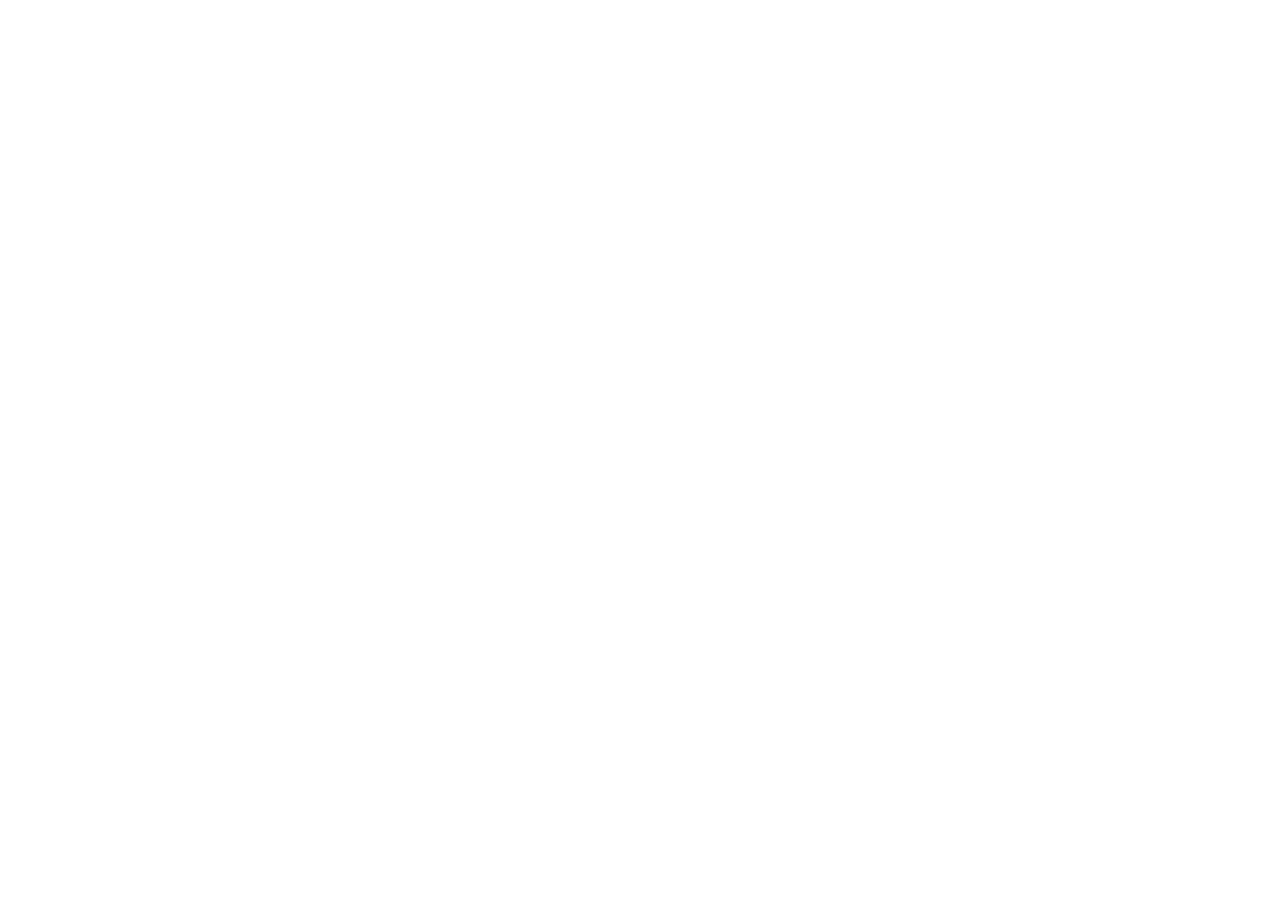
==== index.html @ 1a62b847 "initialisation comit" ====
<!DOCTYPE html>
<html lang="en">
<head>
    <meta charset="UTF-8">
    <meta http-equiv="X-UA-Compatible" content="IE=edge">
    <meta name="viewport" content="width=device-width, initial-scale=1.0">
    <title>Document</title>
</head>
<body>
    
</body>
</html>
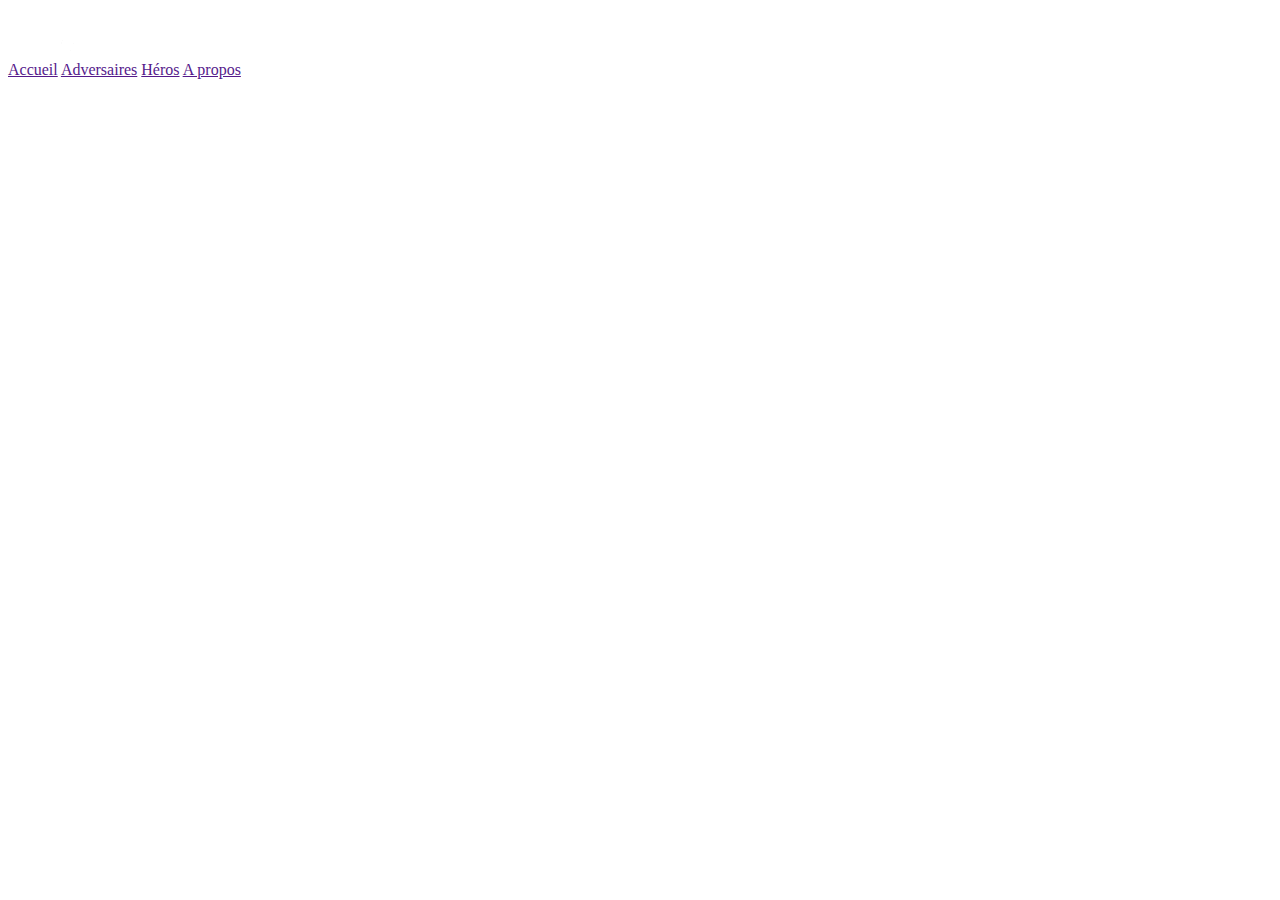
==== commit 852026aa: "initialise comit header" ====
--- a/index.html
+++ b/index.html
@@ -4,9 +4,21 @@
     <meta charset="UTF-8">
     <meta http-equiv="X-UA-Compatible" content="IE=edge">
     <meta name="viewport" content="width=device-width, initial-scale=1.0">
-    <title>Document</title>
+    <title>Marvel</title>
 </head>
 <body>
-    
+    <header>
+        <div>
+            <img src="Assets/Logo/logo1.png" alt="">
+            <img src="Assets/Logo/logo2.png" alt="">
+            <img src="Assets/Logo/logo3.png" alt="">
+        </div>
+        <nav>
+            <a href="">Accueil</a>
+            <a href="">Adversaires</a>
+            <a href="">Héros</a>
+            <a href="">A propos</a>
+        </nav>
+    </header>
 </body>
 </html>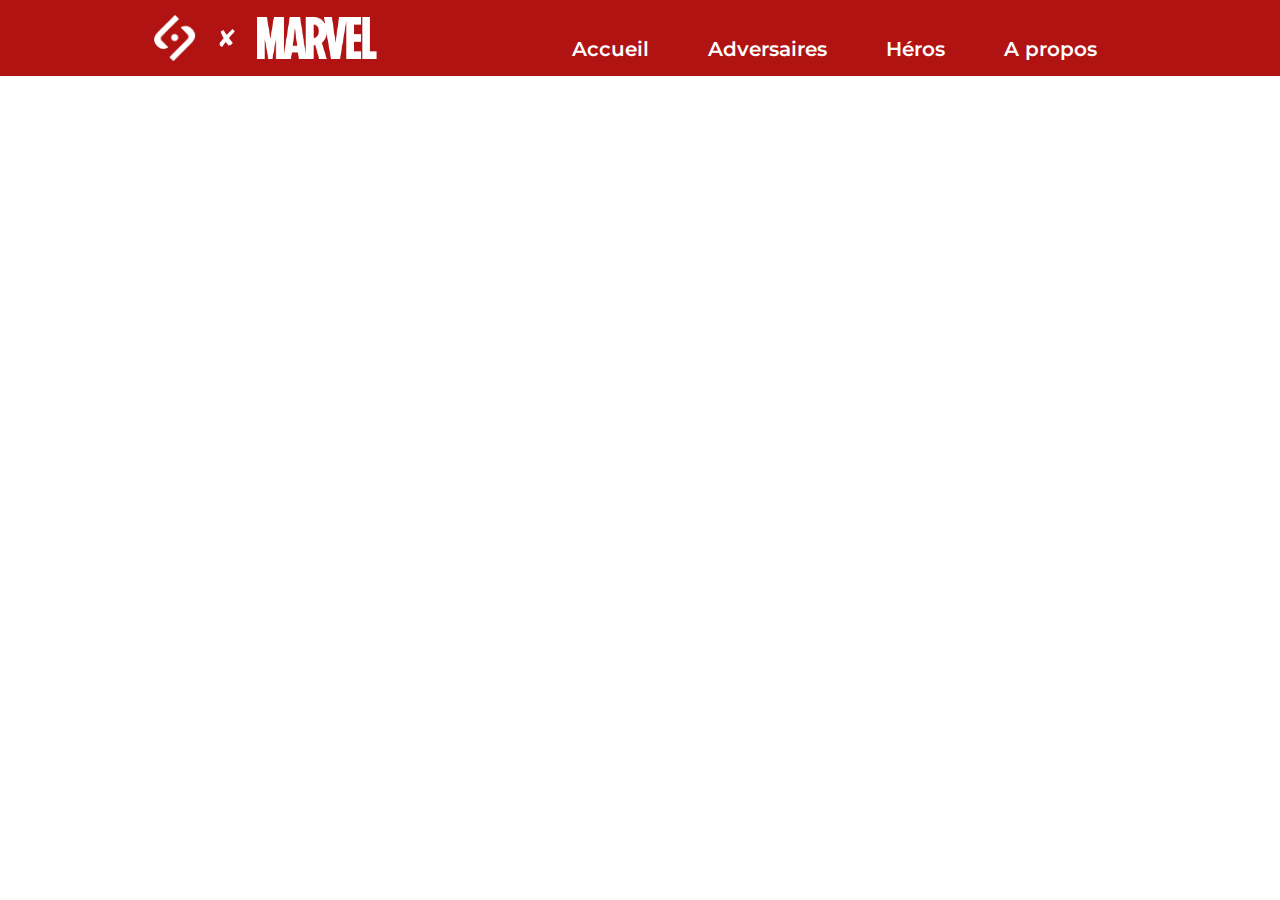
==== commit 18154589: "comit header desktop" ====
--- a/index.html
+++ b/index.html
@@ -5,13 +5,14 @@
     <meta http-equiv="X-UA-Compatible" content="IE=edge">
     <meta name="viewport" content="width=device-width, initial-scale=1.0">
     <title>Marvel</title>
+    <link rel="stylesheet" href="Assets/css/home.css">
 </head>
 <body>
     <header>
-        <div>
-            <img src="Assets/Logo/logo1.png" alt="">
-            <img src="Assets/Logo/logo2.png" alt="">
-            <img src="Assets/Logo/logo3.png" alt="">
+        <div class="logo-marvel">
+            <img src="Assets/Logo/logo1.png" width="16%" alt="">
+            <img src="Assets/Logo/logo2.png" style="margin: 0% 8%;" alt="">
+            <img src="Assets/Logo/logo3.png" width="46%" height="92%" alt="">
         </div>
         <nav>
             <a href="">Accueil</a>
--- a/Assets/css/home.css
+++ b/Assets/css/home.css
@@ -0,0 +1,47 @@
+body{
+    margin: 0;
+}
+
+/* font initialize */
+@font-face {
+    font-family: "Montserrat";
+    src: url("../Montserrat-VariableFont_wght.ttf");
+}
+@font-face {
+    font-family: "Montserrat-semibold";
+    src: url("../static/Montserrat-SemiBold.ttf");
+}
+
+/* begin header css */
+header{
+    background-color: #b11313;
+    display: flex;
+    padding: 1.2% 12%;
+    justify-content: space-between;
+}
+
+header a {
+    color: #fff;
+    text-decoration: none;
+    font-family: "Montserrat-semibold";
+    
+    font-size: 20px;
+}
+header nav{
+    width: 60%;
+    display: flex;
+    justify-content: space-around;
+    align-items: flex-end;
+}
+
+header .logo-marvel{
+    display: flex;
+    align-items: center;
+    width: 27%;
+}
+
+
+/* end header css */
+
+
+/* begin section 1*/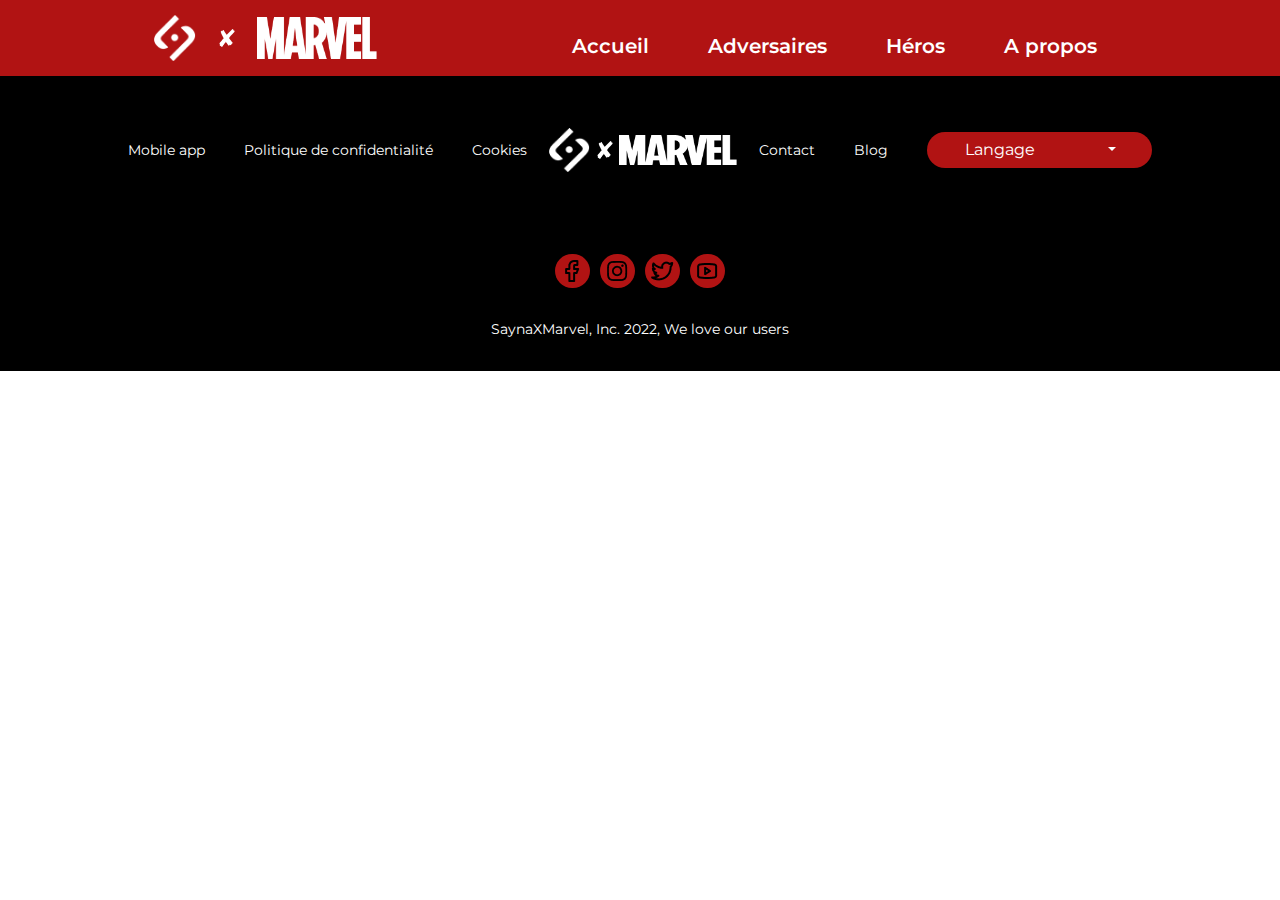
==== commit fc73ec65: "comit footer desktop" ====
--- a/index.html
+++ b/index.html
@@ -5,6 +5,7 @@
     <meta http-equiv="X-UA-Compatible" content="IE=edge">
     <meta name="viewport" content="width=device-width, initial-scale=1.0">
     <title>Marvel</title>
+    <link rel="stylesheet" href="Assets/css/css/bootstrap.css">
     <link rel="stylesheet" href="Assets/css/home.css">
 </head>
 <body>
@@ -21,5 +22,52 @@
             <a href="">A propos</a>
         </nav>
     </header>
+
+    <footer>
+        <div class="nav-footer">
+            <div>Mobile app</div>
+            <div>Politique de confidentialité</div>
+            <div>Cookies</div>
+            <div class="logo-marvel-footer">
+                <img src="Assets/Logo/logo1.png" width="16%" alt="">
+                <img src="Assets/Logo/logo2.png" style="margin: 0% 2%;" alt="">
+                <img src="Assets/Logo/logo3.png" width="46%" height="100%" alt="">
+            </div>
+            <div>Contact</div>
+            <div>Blog</div>
+            <div class="btn-lang">
+                <form action="">
+
+                    <div class="btn-group">
+                        <button class="btn lang">Langage</button>
+                        <button class="btn dropdown-toggle dropdown-toggle-split lang"  data-toggle="dropdown" aria-expanded="false">
+                            <span class="sr-only"></span>
+                        </button>
+                        <div class="dropdown-menu">
+                            <a class="dropdown-item" href="#">français</a>
+                        </div>
+                    </div>
+
+                </form>
+            </div>
+        </div>
+        <div class="footer-logo-rs">
+            <a href="">
+                <img src="Assets/Logo/logof.png" alt="">
+            </a>
+            <a href="">
+                <img src="Assets/Logo/logoi.png" alt="">
+            </a>
+            <a href="">
+                <img src="Assets/Logo/logot.png" alt="">
+            </a>
+            <a href="">
+                <img src="Assets/Logo/logoy.png" alt="">
+            </a>
+        </div>
+        <div class="corpyright">
+            SaynaXMarvel, Inc. 2022, We love our users
+        </div>
+    </footer>
 </body>
 </html>--- a/Assets/css/home.css
+++ b/Assets/css/home.css
@@ -44,4 +44,58 @@
 /* end header css */
 
 
-/* begin section 1*/+/* begin footer*/
+footer{
+    background-color: #000;
+    color: #fff;
+    padding: 0% 10%;
+    font-family: "Montserrat";
+    font-size: 14px;
+}
+footer .nav-footer{
+    display: flex;
+    justify-content: space-between;
+    align-items: center;
+    padding: 5% 0%;
+}
+footer .logo-marvel-footer{
+    display: flex;
+    align-items: center;
+    justify-content: center;
+    margin-right: -5%;
+    margin-left: -5%;
+}
+
+footer .lang{
+    border: none;
+    background-color: #b11313;
+    box-shadow: none;
+    color: #fff;
+    border-radius: 50px;
+}
+
+footer .btn-lang{
+    width: 22%;
+}
+.btn-group{
+    width: 100%;
+}
+
+footer .footer-logo-rs{
+    display: flex;
+    justify-content: center;
+    margin: 3% 0%;
+}
+
+footer .footer-logo-rs a{
+    background-color: #b11313;
+    padding: 5px;
+    border-radius: 50px;
+    margin: 0% 0.5%;
+}
+
+footer .corpyright{
+    text-align: center;
+    padding-bottom: 3%;
+}
+/* end footer */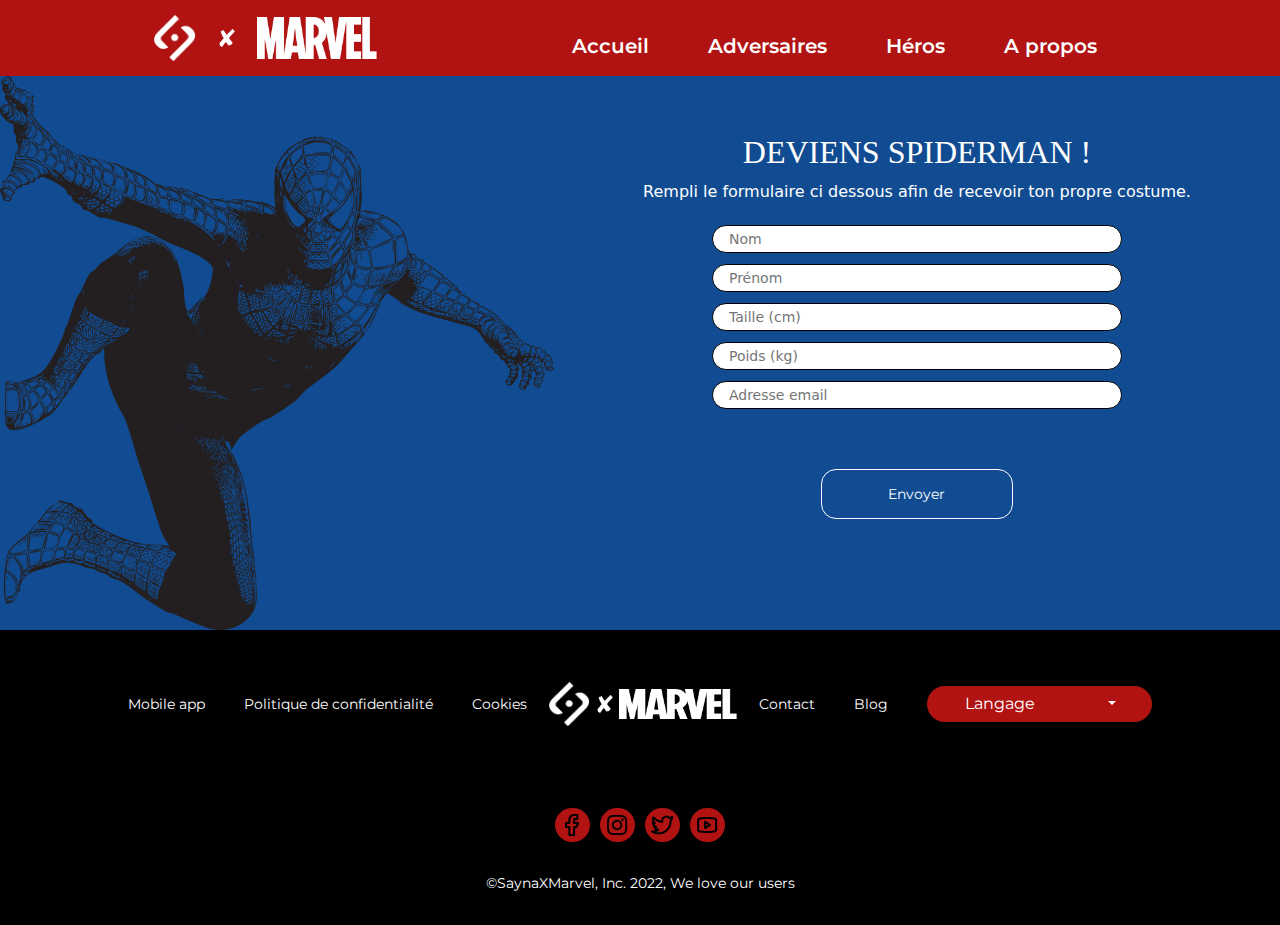
==== commit 08aeb93f: "comit section4 desktop" ====
--- a/index.html
+++ b/index.html
@@ -22,6 +22,30 @@
             <a href="">A propos</a>
         </nav>
     </header>
+
+    <div class="section4">
+        <div>
+            <img src="Assets/Illustration/img5.png" alt="">
+        </div>
+        <div class="form-section4">
+            <form action="">
+                <h1 class="title">DEVIENS SPIDERMAN !</h1>
+                <p>Rempli le formulaire ci dessous afin de recevoir ton propre costume.</p>
+                <div class="form-txt">
+                    <input type="text" placeholder="Nom" name="" id="">
+                    <input type="text" name="" id="" placeholder="Prénom">
+                    <input type="text" name="" id="" placeholder="Taille (cm)">
+                    <input type="text" name="" id="" placeholder="Poids (kg)">
+                    <input type="text" name="" id="" placeholder="Adresse email">
+                </div>
+                <div class="form-btn">
+                    <button>
+                        Envoyer
+                    </button>
+                </div>
+            </form>
+        </div>
+    </div>
 
     <footer>
         <div class="nav-footer">
@@ -66,7 +90,7 @@
             </a>
         </div>
         <div class="corpyright">
-            SaynaXMarvel, Inc. 2022, We love our users
+            ©SaynaXMarvel, Inc. 2022, We love our users
         </div>
     </footer>
 </body>
--- a/Assets/css/home.css
+++ b/Assets/css/home.css
@@ -3,6 +3,10 @@
 }
 
 /* font initialize */
+@font-face {
+    font-family: "Farfromhome";
+    src: url("../Typo-FarFromHomecoming.woff2");
+}
 @font-face {
     font-family: "Montserrat";
     src: url("../Montserrat-VariableFont_wght.ttf");
@@ -43,6 +47,55 @@
 
 /* end header css */
 
+/* begin section4 */
+.section4{
+    background-color: #114c92;
+    color: #fff;
+    display: flex;
+    justify-content: space-between;
+}
+.section4 .form-section4{
+    width: 70%;
+    display: flex;
+    align-items: center;
+    justify-content: center;
+}
+.section4 .title{
+    font-family:"Farfromhome", serif;
+    font-size: 32px;
+    text-align: center;
+}
+.section4 .form-txt{
+    display: flex;
+    flex-direction: column;
+    align-items: center;
+}
+.section4 .form-txt input{
+    margin: 1% 0.2%;
+    border: 1px solid #000;
+    border-radius: 50px;
+    padding-left: 3%;
+    height: 28px;
+    font-size: 14px;
+    width: 75%;
+}
+.section4 .form-btn{
+    display: flex;
+    justify-content: center;
+}
+.section4 .form-btn button{
+    border: 1px solid #fff;
+    width: 35%;
+    margin: 10% 0%;
+    height: 50px;
+    border-radius: 15px;
+    background-color: #114c92;
+    color: #fff;
+    font-family: "Montserrat";
+    font-size: 14px;
+}
+
+/* end section4 */
 
 /* begin footer*/
 footer{
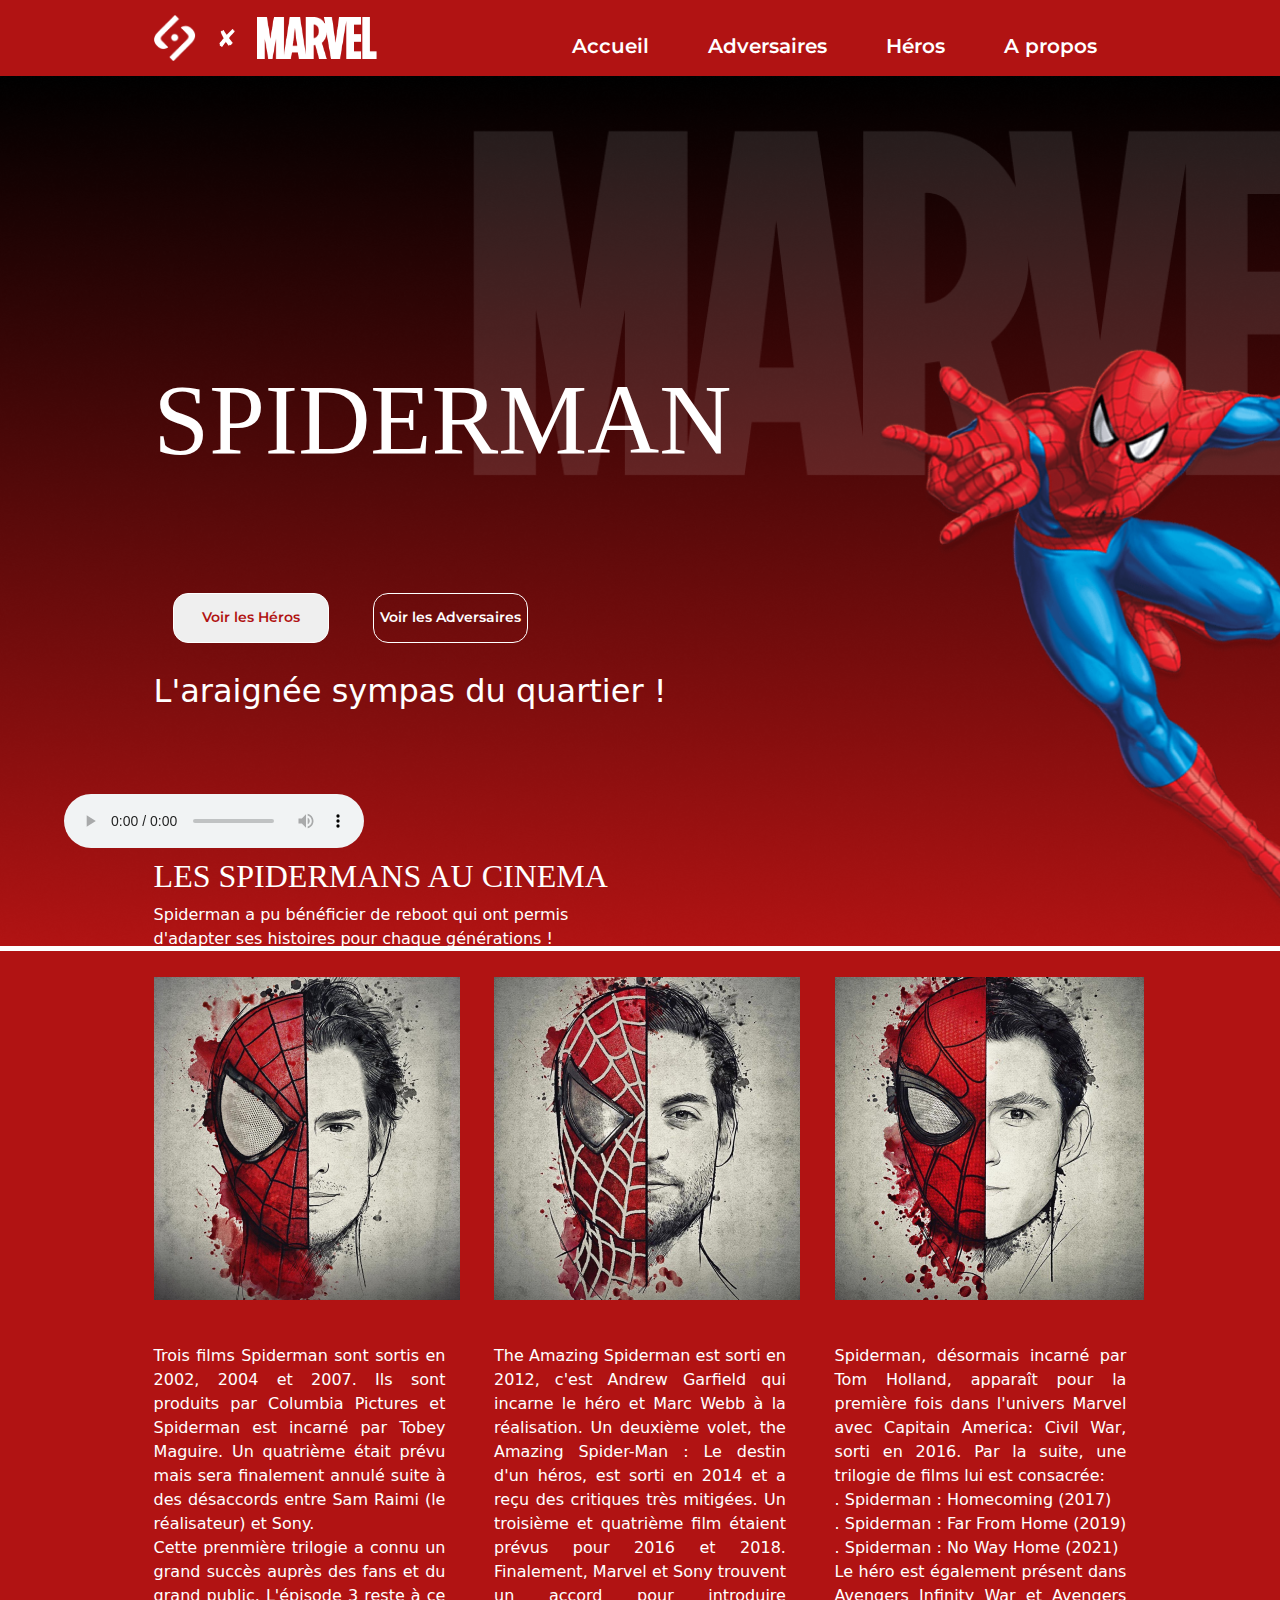
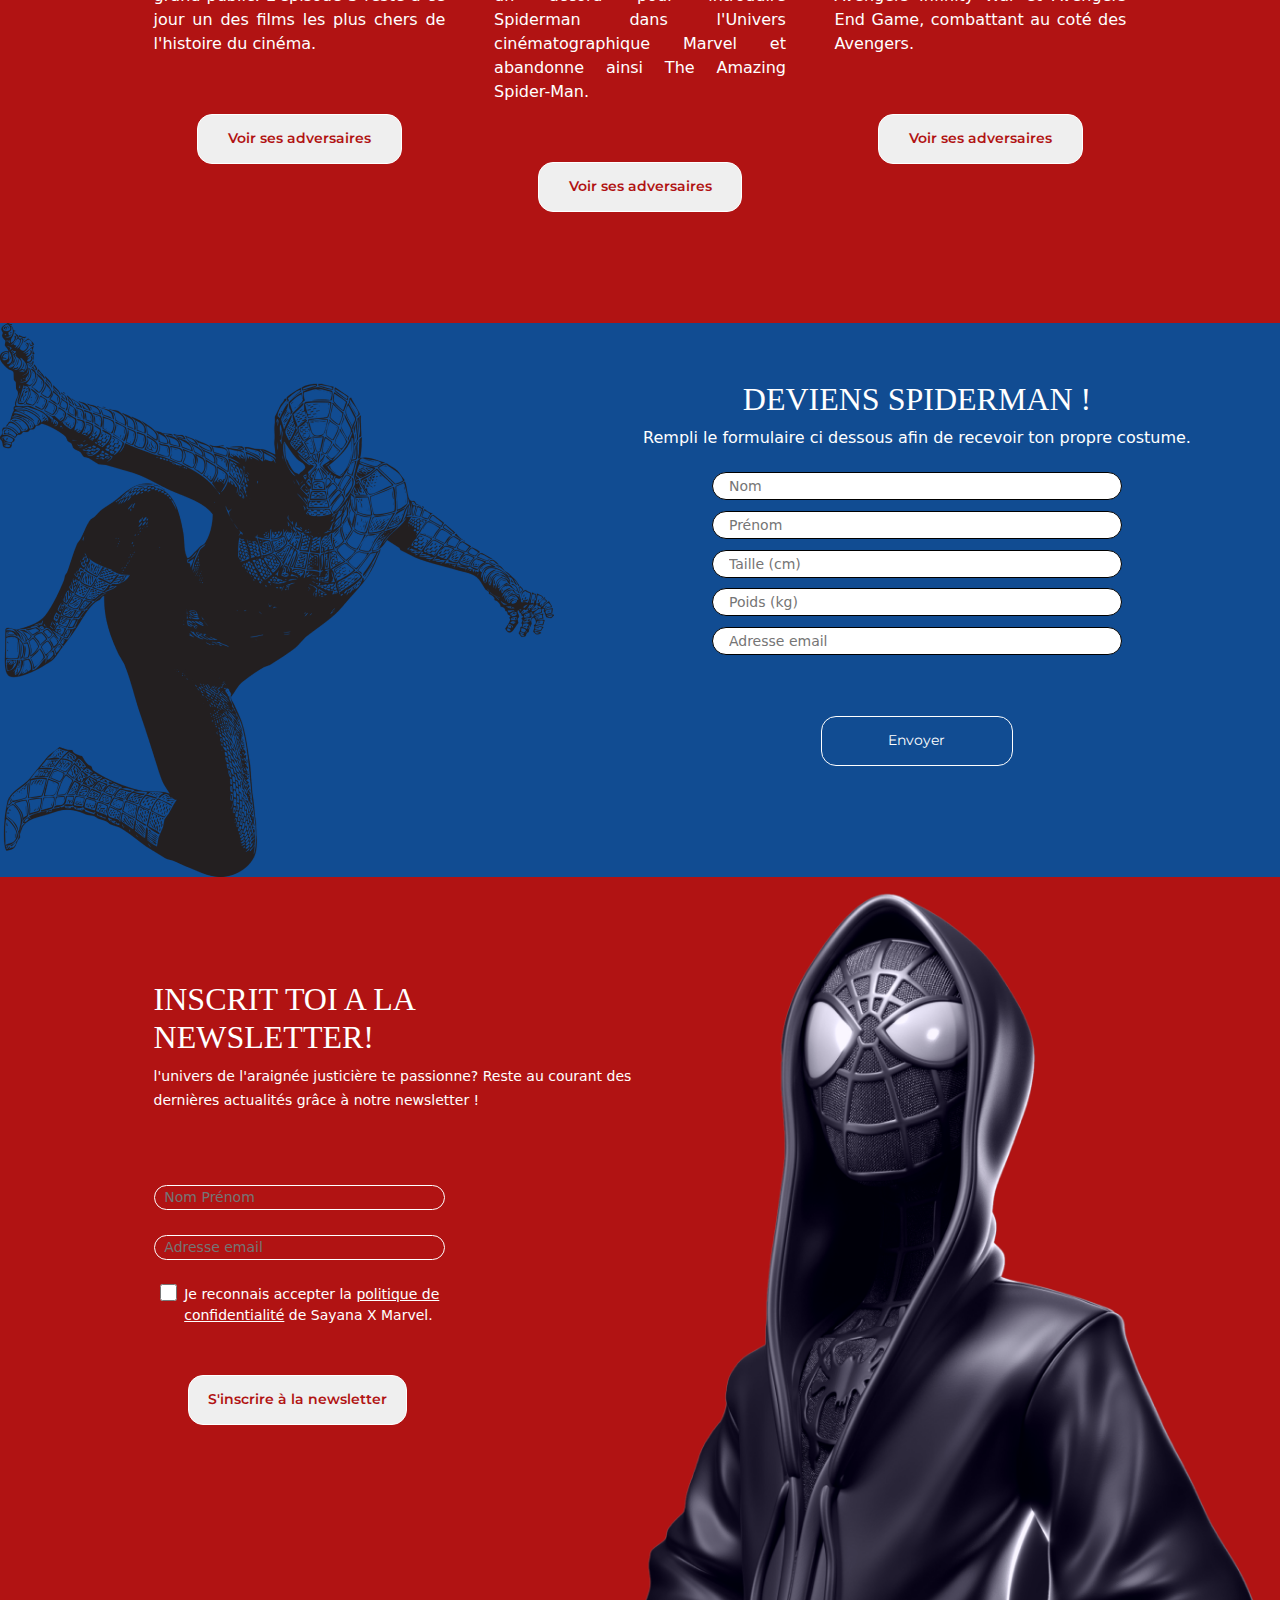
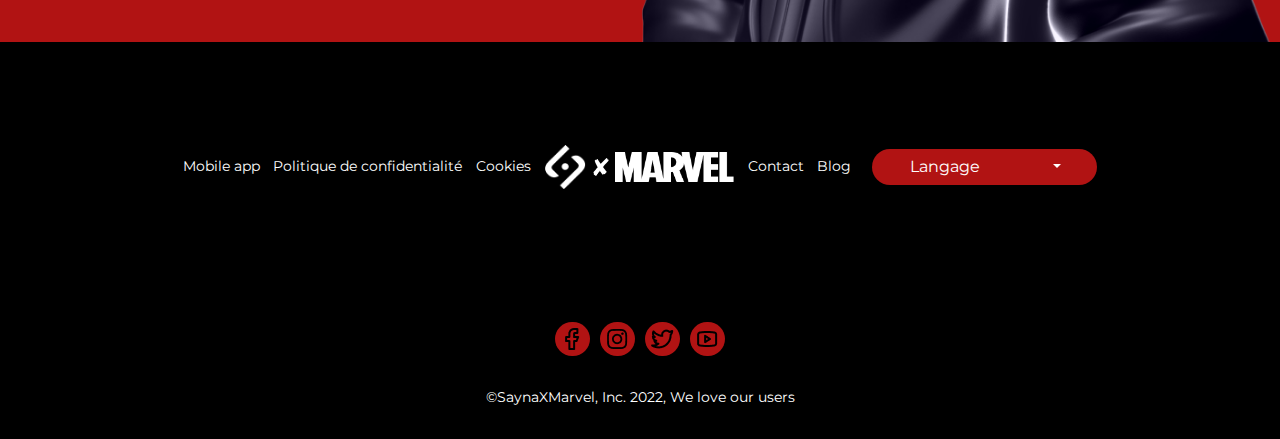
==== commit 1090f202: "comit after final" ====
--- a/index.html
+++ b/index.html
@@ -2,29 +2,114 @@
 <html lang="en">
 <head>
     <meta charset="UTF-8">
-    <meta http-equiv="X-UA-Compatible" content="IE=edge">
-    <meta name="viewport" content="width=device-width, initial-scale=1.0">
     <title>Marvel</title>
     <link rel="stylesheet" href="Assets/css/css/bootstrap.css">
-    <link rel="stylesheet" href="Assets/css/home.css">
+    <link rel="stylesheet" media="all and (max-device-width : 500px)" href="Assets/css/css/mobilhome.css">
+    <link rel="stylesheet" media="all and (min-device-width : 500px) and (max-device-width : 2800px)" href="Assets/css/home.css">
+    <style>
+        .audio{
+            position: fixed;
+            bottom: 5%;
+            left: 5%;
+        }
+    </style>
 </head>
 <body>
-    <header>
-        <div class="logo-marvel">
-            <img src="Assets/Logo/logo1.png" width="16%" alt="">
-            <img src="Assets/Logo/logo2.png" style="margin: 0% 8%;" alt="">
-            <img src="Assets/Logo/logo3.png" width="46%" height="92%" alt="">
-        </div>
-        <nav>
-            <a href="">Accueil</a>
-            <a href="">Adversaires</a>
-            <a href="">Héros</a>
-            <a href="">A propos</a>
-        </nav>
-    </header>
+    <div class="audio">
+        <audio src="Assets/audio1.mp3" autoplay controls ></audio>
+    </div>
+    <div class="header-mobile">
+
+        <header>
+            <div class="logo-marvel">
+                <img src="Assets/Logo/logo1.png" class="logosayna" alt="">
+                <img src="Assets/Logo/logo2.png" class="logox" alt="">
+                <img src="Assets/Logo/logo3.png" class="logomarvel"alt="">
+            </div>
+            <nav>
+                <a href="index.html">Accueil</a>
+                <a href="adversaire.html">Adversaires</a>
+                <a href="hero.html">Héros</a>
+                <a href="a-propos.html">A propos</a>
+            </nav>
+        </header>
+    
+        <div class="section1">
+            <div class="container-section1">
+                <div class="title">
+                    SPIDERMAN
+                </div>
+                <div class="dispo-mobile">
+
+                    <div class="button-title">
+                        <button class="sayan-btn">Voir les Héros</button>
+                        <button class="sayan-btn white">Voir les Adversaires</button>
+                    </div>
+                    
+                    <h2> L'araignée sympas du quartier !</h2>
+                    
+                </div>
+            </div>
+        </div>
+    </div>
+
+
+    <div class="section2">
+        <div class="title-section2">
+            <h1>LES SPIDERMANS AU CINEMA</h1>
+            <span>
+                Spiderman a pu bénéficier de reboot qui ont permis d'adapter ses histoires pour chaque générations !
+            </span>
+        </div>
+    </div>
+    <div class="section2a">
+        <div class="content-section2">
+            <div class="section2-img">
+                <img src="Assets/Illustration/img2.png" alt="">
+            </div>
+            <div class="section2-txt">
+                Trois films Spiderman sont sortis en 2002, 2004 et 2007. Ils sont produits par Columbia Pictures et Spiderman est incarné par Tobey Maguire. Un quatrième était prévu mais sera finalement annulé suite à des désaccords entre Sam Raimi (le réalisateur) et Sony. <br> Cette prenmière trilogie a connu un grand succès auprès des fans et du grand public. L'épisode 3 reste à ce jour un des films les plus chers de l'histoire du cinéma.
+            </div>
+            <div class="section2-btn">
+                <button class="sayan-btn">
+                    Voir ses adversaires
+                </button>
+            </div>
+        </div>
+        <div class="content-section2">
+            <div class="section2-img">
+                <img src="Assets/Illustration/img3.png" alt="">
+            </div>
+            <div class="section2-txt">
+               The Amazing Spiderman est sorti en 2012, c'est Andrew Garfield qui incarne le héro et Marc Webb à la réalisation. Un deuxième volet, the Amazing Spider-Man : Le destin d'un héros, est sorti en 2014 et a reçu des critiques très mitigées. Un troisième et quatrième film étaient prévus pour 2016 et 2018. Finalement, Marvel et Sony trouvent un accord pour introduire Spiderman dans l'Univers cinématographique Marvel et abandonne ainsi The Amazing Spider-Man.
+            </div>
+            <div class="section2-btn">
+                <button class="sayan-btn">
+                    Voir ses adversaires
+                </button>
+            </div>
+        </div>
+        <div class="content-section2">
+            <div class="section2-img">
+                <img src="Assets/Illustration/img4.png" alt="">
+            </div>
+            <div class="section2-txt">
+                Spiderman, désormais incarné par Tom Holland, apparaît pour la première fois dans l'univers Marvel avec Capitain America: Civil War, sorti en 2016. Par la suite, une trilogie de films lui est consacrée:<br> 
+                . Spiderman : Homecoming (2017) <br>
+                . Spiderman : Far From Home (2019) <br>
+                . Spiderman : No Way Home (2021) <br>
+                Le héro est également présent dans Avengers Infinity War et Avengers End Game, combattant au coté des Avengers.
+            </div>
+            <div class="section2-btn">
+                <button class="sayan-btn">
+                    Voir ses adversaires
+                </button>
+            </div>
+        </div>
+    </div>
 
     <div class="section4">
-        <div>
+        <div class="mobilev-section4">
             <img src="Assets/Illustration/img5.png" alt="">
         </div>
         <div class="form-section4">
@@ -47,18 +132,49 @@
         </div>
     </div>
 
+    <div class="section3">
+        <div class="form-section3">
+            <div class="panel-title-section3">
+                <h1>INSCRIT TOI A LA NEWSLETTER!</h1>
+                <span>l'univers de l'araignée justicière te passionne? Reste au courant des dernières actualités grâce à notre newsletter !</span>    
+            </div>
+            <form action="">
+                <input type="text" name="" placeholder="Nom Prénom" id="">
+                <input type="text" name="" placeholder="Adresse email" id="">
+
+                <div class="checkbox">
+                    <div class="chebox-elemt">
+                        <input type="checkbox" name="" id="">
+                    </div>
+                    <div class="checkbox-label">
+                        Je reconnais accepter la <a href="">politique de confidentialité</a> de Sayana X Marvel.
+                    </div>
+                </div>
+
+                <div class="btn-section3">
+                    <button class="sayan-btn">
+                        S'inscrire à la newsletter
+                    </button>
+                </div>
+            </form>
+        </div>
+        <img src="Assets/Illustration/img6.png" alt="">
+    </div>
+
     <footer>
         <div class="nav-footer">
-            <div>Mobile app</div>
-            <div>Politique de confidentialité</div>
-            <div>Cookies</div>
-            <div class="logo-marvel-footer">
-                <img src="Assets/Logo/logo1.png" width="16%" alt="">
-                <img src="Assets/Logo/logo2.png" style="margin: 0% 2%;" alt="">
-                <img src="Assets/Logo/logo3.png" width="46%" height="100%" alt="">
-            </div>
-            <div>Contact</div>
-            <div>Blog</div>
+            <div class="footermobil">
+                <div>Mobile app</div>
+                <div>Politique de confidentialité</div>
+                <div>Cookies</div>
+                <div class="logo-marvel-footer">
+                    <img src="Assets/Logo/logo1.png" width="16%" alt="">
+                    <img src="Assets/Logo/logo2.png" style="margin: 0% 2%;" alt="">
+                    <img src="Assets/Logo/logo3.png" width="46%" height="100%" alt="">
+                </div>
+                <div>Contact</div>
+                <div>Blog</div>
+            </div>
             <div class="btn-lang">
                 <form action="">
 
@@ -75,6 +191,14 @@
                 </form>
             </div>
         </div>
+
+        <div class="footerlogomobil">
+            <div class="logo-marvel-footer">
+                <img src="Assets/Logo/logo1.png" class="logosayna" alt="">
+                <img src="Assets/Logo/logo2.png" class="logox" alt="">
+                <img src="Assets/Logo/logo3.png" class="logomarvel"alt="">
+            </div>
+        </div>
         <div class="footer-logo-rs">
             <a href="">
                 <img src="Assets/Logo/logof.png" alt="">
--- a/Assets/css/css/mobilhome.css
+++ b/Assets/css/css/mobilhome.css
@@ -0,0 +1,327 @@
+body{
+    
+}
+
+/* font initialize */
+@font-face {
+    font-family: "Farfromhome";
+    src: url("../../Typo-FarFromHomecoming.woff2");
+}
+@font-face {
+    font-family: "Montserrat";
+    src: url("../../Montserrat-VariableFont_wght.ttf");
+}
+@font-face {
+    font-family: "Montserrat-semibold";
+    src: url("../../static/Montserrat-SemiBold.ttf");
+}
+
+/* begin header */
+
+header nav{
+    display: none;
+}
+
+.header-mobile{
+    background-image: url("../../Illustration/img1.png");
+    background-size: 100%;
+    width: 100%;
+    color: #fff;
+    padding: 0% 8%;
+}
+.header-mobile .logosayna{
+    width: 8%;
+}
+.header-mobile .logox{
+    margin: 0% 3%;
+    width: 3%;
+}
+.logomarvel{
+    width: 25%;
+    height: 75px;
+}
+header{
+    padding-top: 1%;
+    margin-bottom: 15%;
+}
+
+.section1 .title{
+    font-family: "Farfromhome";
+    font-size: 65px;
+}
+.dispo-mobile{
+    display: flex;
+    flex-direction: column-reverse;
+}
+.sayan-btn{
+    border: 1px solid #fff;
+    width: 35%;
+    height: 80px;
+    margin-top: 8%;
+    margin-right: 7%;
+    border-radius: 50px;
+    color: #b11313;
+    font-family: "Montserrat-semibold";
+    font-size: 20px;
+}
+.white{
+    color: #fff;
+    background-color: rgba(0, 0, 0, 0);
+}
+
+.section1{
+    padding-bottom: 10%;
+}
+/* end header */
+
+
+/* begin section2 */
+.section2{
+    background-color: #b11313;
+    margin-top: -1%;
+    color: #fff;
+    padding: 2% 8%;
+    text-align: center;
+}
+.section2a{
+    background-color: #b11313;
+    color: #fff;
+    padding: 5% 8%;
+    text-align: center;
+    margin-top: -1%;
+}
+.section2a .section2-img img{
+    width: 70%;
+}
+.section2a .section2-img{
+    margin-bottom: 5%;
+}
+
+.section2a .section2-btn .sayan-btn{
+    margin-top: 6%;
+    margin-bottom: 15%;
+}
+.section2a .section2-btn{
+    display: flex;
+    justify-content: center;
+}
+/* end section2 */
+
+/* begin section4 */
+.section4{
+    background-color: #114c92;
+    background-image: url("../../Illustration/img5.png");
+    background-repeat: no-repeat;
+    background-size: 100%;
+    color: #fff;
+    display: flex;
+    justify-content: center;
+    padding: 15% 10%;
+    text-align: center;
+}
+.section4 img{
+    display: none;
+}
+.section4 .form-txt{
+    display: flex;
+    flex-direction: column;
+    width: 100%;
+}
+.mobilev-section4{
+    display: none;
+}
+
+.section4 .form-txt input{
+    margin: 2% 0.2%;
+    border: 1px solid #000;
+    border-radius: 50px;
+    padding-left: 3%;
+    height: 50px;
+    font-size: 18px;
+    width: 100%;
+}
+
+.form-section4{
+    width: 100%;
+}
+
+.section4 .form-btn button{
+    border: 3px solid #fff;
+    width: 35%;
+    margin: 10% 0%;
+    height: 81px;
+    border-radius: 50px;
+    background-color: rgba(0, 0, 0, 0);
+    color: #fff;
+    font-family: "Montserrat";
+    font-size: 25px;
+}
+
+/* end section4 */
+
+
+/* begin section3 */
+.section3{
+    background-color: #b11313;
+    color: #fff;
+    overflow: hidden;
+    background-image: url("../../Illustration/img6.png");
+    background-size: 75%;
+    background-repeat: no-repeat;
+    background-position-x: 210%;
+    background-position-y: 100%;
+}
+
+.form-section3{
+    margin: 10%;
+    text-align: center;
+}
+.btn-section3 button{
+    width: 45%;
+}
+.section3 .panel-title-section3 h1{
+    font-family:"Farfromhome", serif;
+    font-size: 45px;
+}
+.section3 .panel-title-section3 span{
+    font-size: 20px;
+}
+.section3 form{
+    margin-top: 15%;
+}
+
+.section3 form input[type="text"]{
+    display: block;
+    margin: 3% 0%;
+    width: 60%;
+    border: 2px solid #fff;
+    background-color: rgba(0, 0, 0, 0);
+    border-radius: 50px;
+    height: 50px;
+    padding-left: 2%;
+    color: #fff;
+    font-size: 20px;
+}
+
+.section3 .checkbox .chebox-elemt{
+    margin: 0% 2%; 
+}
+.section3 .checkbox{
+    display: flex;
+    color: #fff;
+    font-size: 14px;
+    width: 70%;
+    margin-top: 15%;
+}
+.section3 .checkbox a{
+    color: #fff;
+    font-size: 20px;
+}
+.section3 form input[type="checkbox"]{
+    width: 40px;
+    height: 40px;
+}
+.checkbox-label{
+    font-size: 20px;
+    text-align: left;
+}
+
+.section3 img{
+    width: 75%;
+    display: none;
+}
+/* end section3 */
+
+
+/* begin footer*/
+footer{
+    background-color: #000;
+    color: #fff;
+    padding: 0% 10%;
+    font-family: "Montserrat";
+    font-size: 20px;
+}
+footer .nav-footer{
+    display: flex;
+    flex-direction: row;
+    justify-content: space-between;
+    align-items: center;
+    padding: 5% 0%;
+    
+}
+.footermobil{
+    display: flex;
+    flex-direction: column;
+    justify-content: start;
+    align-items: flex-start;
+    padding: 5% 0%;
+    margin-right: 2%;
+}
+footer .footermobil .logo-marvel-footer{
+    display: none;
+    align-items: center;
+    justify-content: center;
+    margin-right: -5%;
+    margin-left: -5%;
+}
+
+footer .lang{
+    border: none;
+    background-color: #b11313;
+    box-shadow: none;
+    color: #fff;
+    border-radius: 50px;
+}
+
+footer .btn-lang{
+    width: 22%;
+}
+.btn-group{
+    width: 100%;
+}
+
+footer .footer-logo-rs{
+    display: flex;
+    justify-content: center;
+    margin: 3% 0%;
+}
+
+footer .footer-logo-rs a{
+    background-color: #b11313;
+    padding: 5px;
+    border-radius: 50px;
+    margin: 0% 2%;
+    width: 75px;
+    height: 75px;
+    display: flex;
+    align-items: center;
+    justify-content: center;
+}
+footer .footer-logo-rs a img{
+    width: 55%;
+}
+
+footer .corpyright{
+    text-align: center;
+    padding-bottom: 3%;
+}
+.footerlogomobil, .footerlogomobil .logo-marvel-footer{
+    display: flex;
+    justify-content: center;
+    align-items: center;
+}
+.footerlogomobil{
+    margin-bottom: 7%;
+}
+.footerlogomobil .logo-marvel-footer .logosayna{
+    width: 125px;
+}
+.footerlogomobil .logo-marvel-footer .logox{
+    margin: 0% 5%;
+    width: 50px;
+    
+}
+.footerlogomobil .logo-marvel-footer .logomarvel{
+    width: 70%;
+}
+/* end footer */--- a/Assets/css/home.css
+++ b/Assets/css/home.css
@@ -43,9 +43,88 @@
     align-items: center;
     width: 27%;
 }
-
-
+.logosayna{
+    width: 16%;
+}
+.logox{
+    margin: 0% 8%;
+}
+.logomarvel{
+    width: 46%;
+    height: 92%;
+}
 /* end header css */
+
+/* begin section1 */
+.section1{
+    background-image: url("../Illustration/img1.png");
+    width: 100%;
+    height: 870px;
+    color: #fff;
+    padding: 21% 12%;
+}
+.section1 .title{
+    font-family: "Farfromhome";
+    font-size: 100px;
+}
+.sayan-btn{
+    border: 1px solid #fff;
+    width: 16%;
+    margin: 10% 2% 3%;
+    height: 50px;
+    border-radius: 15px;
+    color: #b11313;
+    font-family: "Montserrat-semibold";
+    font-size: 14px;
+}
+.white{
+    color: #fff;
+    background-color: rgba(0, 0, 0, 0);
+}
+/* end section1 */
+
+/* begion section2 */
+.section2{
+    padding: 0% 12%;
+    margin-top: -7%;
+    color: #fff;
+}
+.section2a{
+    padding: 2% 12%;
+    color: #fff;
+    background-color: #b11313;
+    display: flex;
+    flex-direction: row;
+    justify-content: space-between;
+    padding-bottom: 8%;
+}
+
+.content-section2{
+    width: 30%;
+}
+.title-section2{
+    width: 51%;
+
+}
+.title-section2 h1{
+    font-family: "Farfromhome";
+    font-size: 32px;
+}
+.content-section2 .section2-txt{
+    text-align: justify;
+    margin-bottom: 10%;
+}
+.content-section2 .section2-img{
+    margin-bottom: 15%;
+}
+.section2-btn{
+    display: flex;
+    justify-content: center;
+}
+.section2-btn button{
+    width: 70%;
+}
+/* ebd section2 */
 
 /* begin section4 */
 .section4{
@@ -97,6 +176,67 @@
 
 /* end section4 */
 
+/* begin section 3 */
+.section3{
+    background-color: #b11313;
+    display: flex;
+    justify-content: space-between;
+    overflow: hidden;
+    color: #fff;
+}
+.section3 img{
+    width: 75%;
+    margin-right: -10%;
+    margin-left: -15%;
+}
+.section3 .panel-title-section3 h1{
+    font-family:"Farfromhome", serif;
+    font-size: 32px;
+}
+.section3 .panel-title-section3 span{
+    font-size: 14px;
+}
+.section3 .form-section3{
+    margin-left: 12%;
+    margin-top: 8%;
+}
+.section3 form{
+    margin-top: 15%;
+}
+.section3 form input[type="text"]{
+    display: block;
+    margin: 5% 0%;
+    width: 60%;
+    border: 1px solid #fff;
+    background-color: rgba(0, 0, 0, 0);
+    border-radius: 50px;
+    padding-left: 2%;
+    color: #fff;
+    font-size: 14px;
+}
+.section3 form input[type="checkbox"]{
+    width: 17px;
+    height: 17px;
+}
+.section3 .checkbox .chebox-elemt{
+    margin: 0% 2%; 
+}
+.section3 .checkbox{
+    display: flex;
+    color: #fff;
+    font-size: 14px;
+    width: 70%;
+}
+.section3 .checkbox a{
+    color: #fff;
+    font-size: 14px;
+}
+.btn-section3 .sayan-btn{
+    width: 45%;
+    margin-left: 7%;
+}
+/* end section 3 */
+
 /* begin footer*/
 footer{
     background-color: #000;
@@ -107,9 +247,17 @@
 }
 footer .nav-footer{
     display: flex;
-    justify-content: space-between;
+    justify-content: center;
     align-items: center;
     padding: 5% 0%;
+    
+}
+.footermobil{
+    display: flex;
+    justify-content: space-between;
+    align-items: center;
+    padding: 5% 0%;
+    margin-right: 2%;
 }
 footer .logo-marvel-footer{
     display: flex;
@@ -151,4 +299,7 @@
     text-align: center;
     padding-bottom: 3%;
 }
+.footerlogomobil{
+    display: none;
+}
 /* end footer */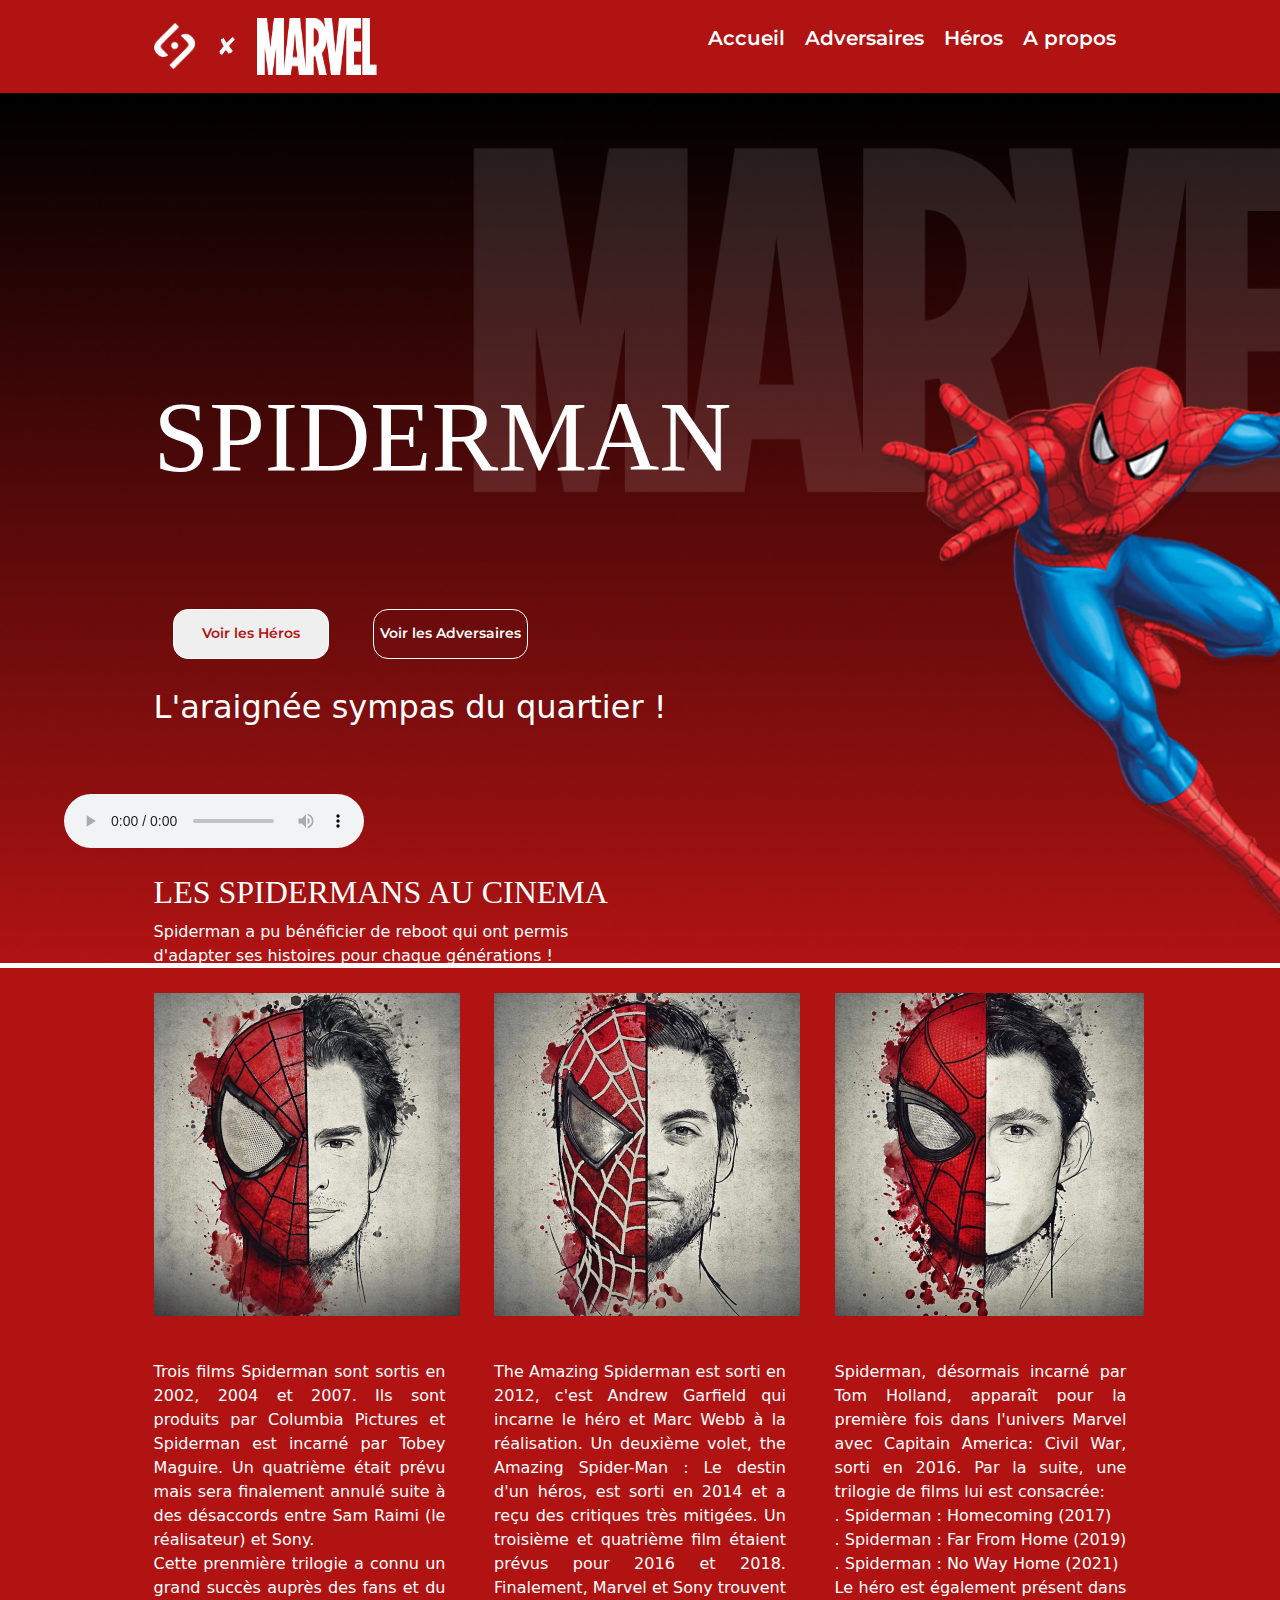
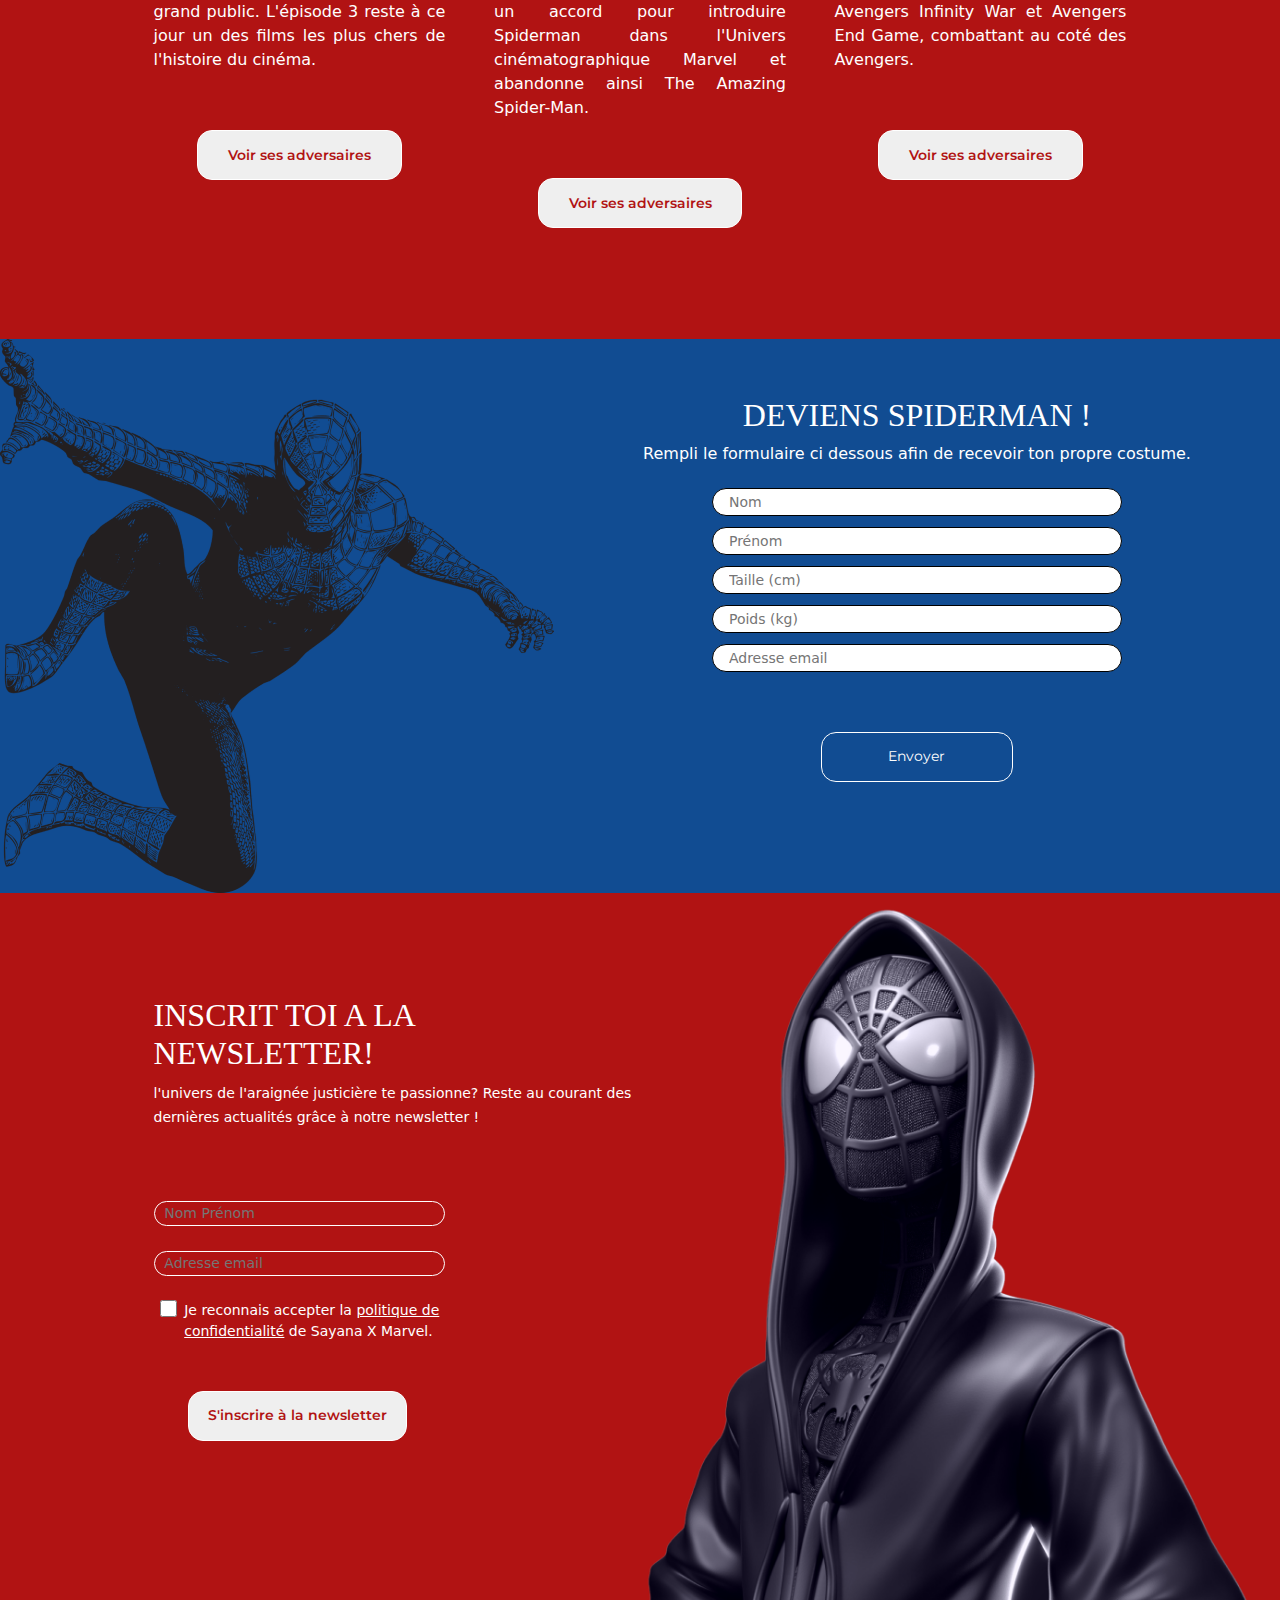
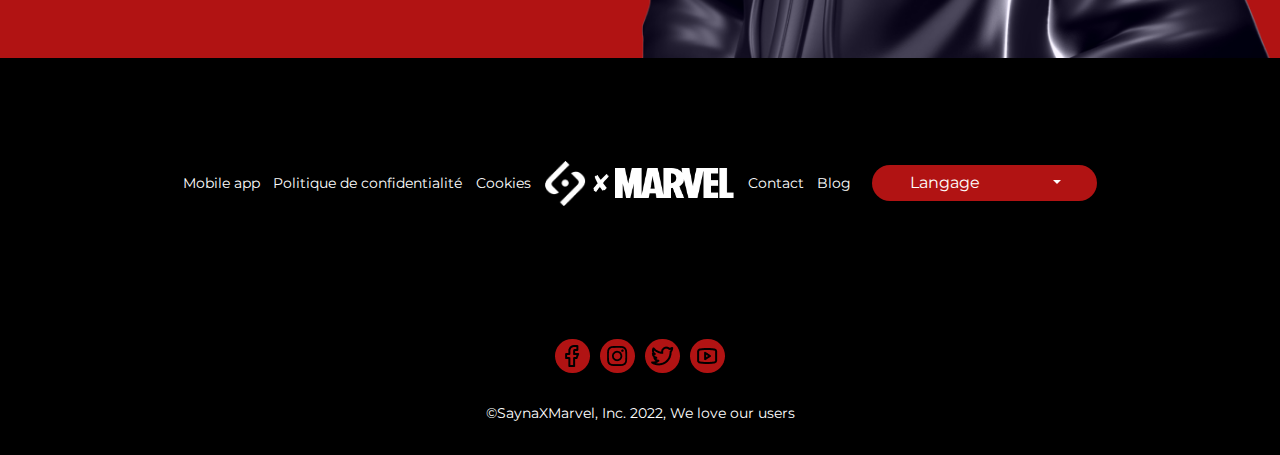
==== commit 23ce4169: "comit final" ====
--- a/index.html
+++ b/index.html
@@ -26,13 +26,34 @@
                 <img src="Assets/Logo/logo2.png" class="logox" alt="">
                 <img src="Assets/Logo/logo3.png" class="logomarvel"alt="">
             </div>
-            <nav>
+            <!-- <nav class="menumobil">
                 <a href="index.html">Accueil</a>
                 <a href="adversaire.html">Adversaires</a>
                 <a href="hero.html">Héros</a>
                 <a href="a-propos.html">A propos</a>
+            </nav> -->
+            <nav class="navbar dark-mode" role="navigation"> 
+                <ul class="navbar__links">
+                  <li class="navbar__link first"><a href="index.html">Accueil</a></li>
+                  <li class="navbar__link second"><a href="adversaire.html">Adversaires</a></li>
+                  <li class="navbar__link third"><a href="hero.html">Héros</a></li>
+                  <li class="navbar__link four"><a href="a-propos.html">A propos</a></li>
+                </ul>   
+                <button class="burger">
+                  <span class="bar"></span>  
+                </button>   
             </nav>
+            
         </header>
+        
+          <script>function toggleMenu () {  
+            const navbar = document.querySelector('.navbar');
+            const burger = document.querySelector('.burger');
+            burger.addEventListener('click', (e) => {    
+              navbar.classList.toggle('show-nav');
+            });    
+          }
+          toggleMenu();</script>
     
         <div class="section1">
             <div class="container-section1">
--- a/Assets/css/css/mobilhome.css
+++ b/Assets/css/css/mobilhome.css
@@ -43,6 +43,8 @@
 header{
     padding-top: 1%;
     margin-bottom: 15%;
+    display: flex;
+    justify-content: space-between;
 }
 
 .section1 .title{
@@ -72,6 +74,150 @@
 .section1{
     padding-bottom: 10%;
 }
+
+
+.hamburger{
+    background:none;
+    position:absolute;
+    top:0;
+    right:0;
+    line-height:45px;
+    padding:5px 15px 0px 15px;
+    color:#999;
+    border:0;
+    font-size:1.4em;
+    font-weight:bold;
+    cursor:pointer;
+    outline:none;
+    z-index:10000000000000;
+  }
+  .cross{
+    background:none;
+    position:absolute;
+    top:0px;
+    right:0;
+    padding:7px 15px 0px 15px;
+    color:#999;
+    border:0;
+    font-size:3em;
+    line-height:65px;
+    font-weight:bold;
+    cursor:pointer;
+    outline:none;
+    z-index:10000000000000;
+  }
+
+
+
+  .light-mode {
+    --navbar-color: #222;
+    --navbar-bg-color: #F0F0F0;  
+  }
+  .dark-mode {
+    --navbar-color: #FFF;
+    --navbar-bg-color: #000;  
+  }
+  ul {
+    list-style:none;
+  }
+  
+  .navbar__links { 
+    display:flex;  
+  }
+  .navbar__link { 
+    padding:0 10px;
+  }
+  .navbar__link > a { 
+    color:var(--navbar-color);
+    text-decoration:none;
+  }
+  .burger {
+    display:none;
+  }
+  .navbar__links { 
+    overflow:hidden;
+    display:flex;
+    flex-direction:column;
+    width:0; 
+    padding-left: 0%;
+    position:absolute;
+    top:65px;
+    right:-43px;     
+    background:var(--navbar-bg-color);     
+    transform: translateX(110%);
+    transition: all .5s ease-in-out;
+  }
+
+  .show-nav .navbar__links { 
+    right: -78px;
+    width:100vw;    
+    transform: translateX(0);
+  } 
+  .navbar__link {    
+    transform: translateX(101%);
+    transition: all .5s ease-in-out;
+  }
+  
+  .show-nav .navbar__link  {        
+    transform: translateX(0);    
+  }   
+  .navbar__link > a {
+    display:block;
+    padding:1rem;
+    font-size:1.6rem;
+    color:var(--navbar-color);  
+    transition: all .4s ease-in-out;
+  }
+  .navbar__link > a:hover {
+    padding-left:2rem;
+    letter-spacing:5px;
+  }
+  
+  /* Toggle menu */
+  .burger {
+    display:block;
+    position:relative;
+    padding:0;
+    width:45px;
+    height:45px;
+    border:none;
+    background:transparent;
+    cursor:pointer;
+  }
+  .bar {
+    display:block;    
+    width:45px;
+    height:4px;  
+    border-radius:3px;
+    background:var(--navbar-color); 
+    transition: all .5s ease-in-out;   
+  }
+  .bar::before, .bar::after {
+    content:"";
+    width:45px;
+    height:4px;
+    position:absolute; 
+    left:0;  
+    background:var(--navbar-color); 
+    border-radius:3px;    
+    transition: all .5s ease-in-out;
+  }
+  .bar::before {
+    transform:translateY(-12px)
+  }
+  .bar::after {
+    transform:translateY(12px)
+  }
+  .show-nav .bar {
+    width:0;
+    background:transparent;    
+  }
+  .show-nav .bar::before {
+    transform:rotate(45deg);
+  }
+  .show-nav .bar::after {
+    transform:rotate(-45deg);
+  }
 /* end header */
 
 
--- a/Assets/css/home.css
+++ b/Assets/css/home.css
@@ -16,7 +16,46 @@
     src: url("../static/Montserrat-SemiBold.ttf");
 }
 
+@import url('https://fonts.googleapis.com/css2?family=Poppins:wght@200&display=swap');
+
 /* begin header css */
+.menumobil{
+    display: none;
+}
+
+.light-mode {
+    --navbar-color: #222;
+    --navbar-bg-color: #F0F0F0;  
+  }
+  .dark-mode {
+    --navbar-color: #FFF;
+    --navbar-bg-color: #000;  
+  }
+  ul {
+    list-style:none;
+  }
+  .navbar{
+      justify-content: flex-end;
+  }
+  .navbar__links { 
+    display:flex;  
+  }
+  .navbar__link { 
+    padding:0 10px;
+  }
+  .navbar__link > a { 
+    color:var(--navbar-color);
+    text-decoration:none;
+  }
+  .burger {
+    display:none;
+  }
+  
+
+.nav{
+    border-bottom: 1px solid #000;
+    
+}
 header{
     background-color: #b11313;
     display: flex;
